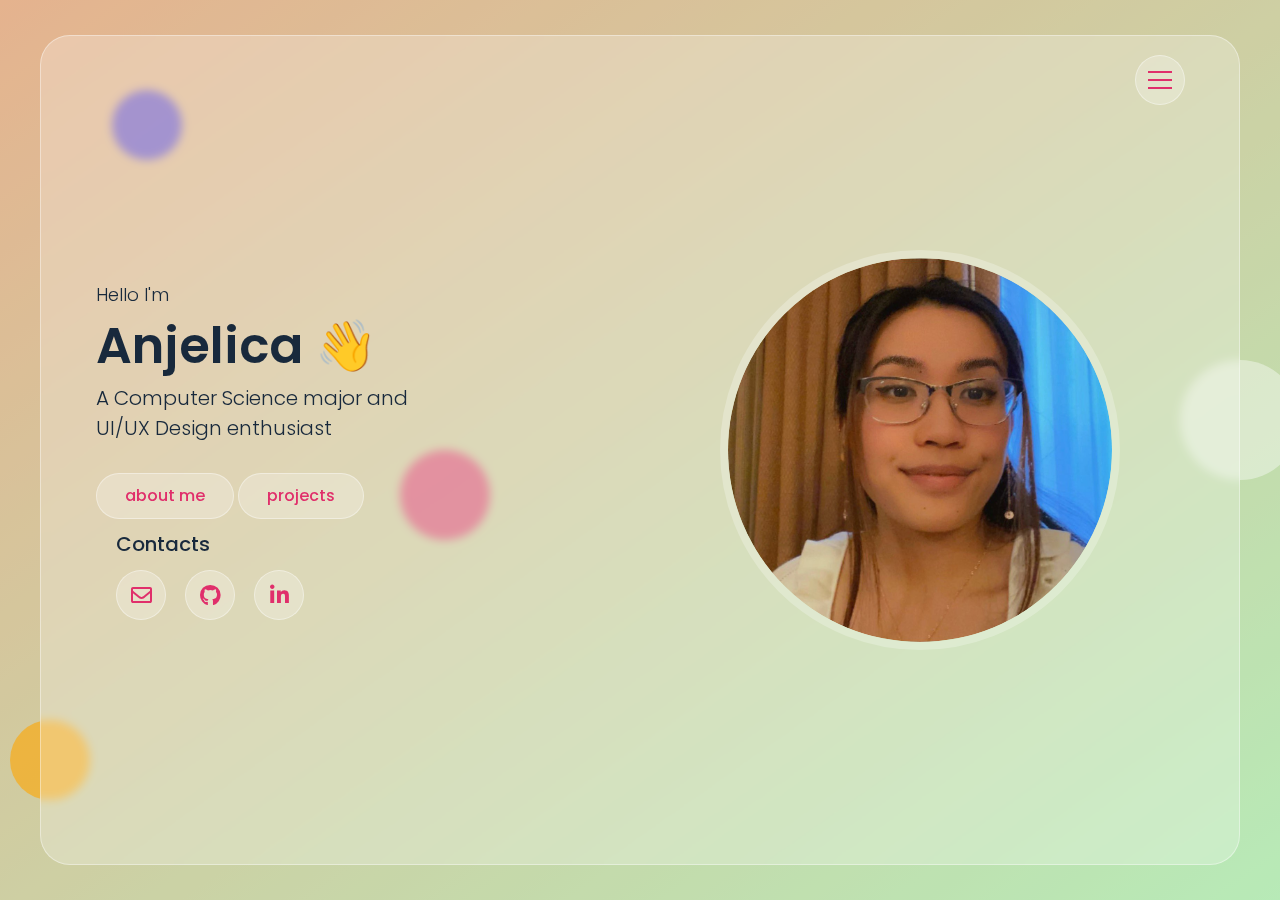
==== index.html @ dbe98f1d "Disabled art page link for now" ====
<!DOCTYPE html>

<html>

<head>
    <title>Anjelica Avorque</title>
    <meta name="viewport" content="width=device-width, 
        initial-scale=1, maximum-scale=1, minimum-scale=1" />

    <!-- Favicons -->
    <link rel="apple-touch-icon" sizes="180x180" href="favicon/apple-touch-icon.png">
    <link rel="icon" type="image/png" sizes="32x32" href="favicon/favicon-32x32.png">
    <link rel="icon" type="image/png" sizes="16x16" href="favicon/favicon-16x16.png">
    <link rel="manifest" href="/site.webmanifest">

    <!-- Fonts -->

    <!-- Stylesheet -->
    <link rel="stylesheet" type="text/css" href="./css/index.css">
    <link rel="stylesheet" href="css/font-awesome.css">

</head>

<body>

    <!-- Background circles Start-------------------------------------------------------------------->
    <div class="bg-circles">
        <div class="circles-1"></div>
        <div class="circles-2"></div>
        <div class="circles-3"></div>
        <div class="circles-4"></div>
        <div class="circles-5"></div>

    </div>
    <!-- Background circles End-------------------------------------------------------------------->


    <!-- Overlay Start --------------------------------------------------------------------->
    <div class="overlay">
    </div>
    <!-- Overlay End --------------------------------------------------------------------->


    <div class="main">

        <!--Header/Navbar-start--------------------------------------------------------------------->
        <header class="header">
            <div class="container">
                <div class="row flex-end">
                    <button type="button" class="nav-toggler">
                        <span></span>
                    </button>

                    <nav class="nav">
                        <div class="nav-inner">
                            <ul>
                                <li><a href="#home" class="nav-item link-item">home</a></li>
                                <li><a href="#about" class="nav-item link-item">about</a></li>
                                <li><a href="#projects" class="nav-item link-item">projects</a></li>
                                <li><a href="#" class="nav-item link-item">art (coming soon)</a></li>
                            </ul>
                        </div>
                    </nav>

                </div>
            </div>
        </header>
        <!--Header-end----------------------------------------------------------------------------->


        <!--Landing-begin-------------------------------------------------------------------------->
        <section class="landing align-items-center active" id="home">
            <div class="container">
                <div class="row align-items-center">
                    <div class="landing-text">
                        <p>Hello I'm</p>
                        <h1>Anjelica <span class="wave">&#x1F44B</span></h1>
                        <h2>A Computer Science major and </br>UI/UX Design enthusiast</h2>
                        <a href ="#about" class="button link-item">about me</a>
                        <a href ="#projects" class="button link-item">projects</a>

                        <div class="contact-items">
                           <h3>Contacts</h3>
                            <div class="social-media">
                                <a target="_blank" href="mailto: aga170330@utdallas.edu"><i class="far fa-envelope fa-lg"></i></a>
                                <a target="_blank" href="https://github.com/evanjelica"><i class="fab fa-github fa-lg"></i></a>
                                <a target="_blank" href="https://www.linkedin.com/in/anjelica-avorque/"><i class="fab fa-linkedin-in fa-lg"></i></a>
                            </div> 
                        </div>
                        
                    </div>
                    <div class="landing-img">
                        <div class="img-box">
                            <img src ="Pics/anjelica.jpeg" alt="It me">
                        </div>
                    </div>
                </div>
            </div>
        </section>
        <!--Landing-end-------------------------------------------------------------------------->



        <!--About-begin--------------------------------------------------------------------------->
        <section class="about sec-padding" id="about">
            <div class="container">
                <div class="row">
                    <div class="section-title">
                        <h2>About Me</h2>
                    </div>
                </div>
                <div class="row">
                    <div class="about-img">
                        <div class="img-box">
                            <img src="Pics/anjelica.jpeg" alt="It me again">
                        </div>
                    </div>
                    <div class="about-text">
                        <p>As a teen, I had a strong interest towards design and programming.
                            I started my college career studying both Graphic Design and Computer Science.
                            But as time went on, I started to focus more on Computer Science. 
                        </br></br>Despite this, my passion for the arts remained and I continued to do art on the side while studying CS.
                            My interest in art and design has drawn me towards web developement and UI/UX Design.
                             I taught myself how to work with HTML, CSS, React and JavaScript. 
                             A fun learning experience which allowed me to code this very website from scratch.
                            
                            </br></br>I hope to become a full-stack developer with a focus on UI/UX design!
                            
                            </p>
                            <h3>Skills</h3>
                            <div class="skills">
                                <div class="skill-item">unreal engine 4</div>
                                <div class="skill-item">unity</div>
                                <div class="skill-item">html</div>
                                <div class="skill-item">css</div>
                                <div class="skill-item">javascript</div>
                                <div class="skill-item">java</div>
                                <div class="skill-item">c++</div>
                                <div class="skill-item">c#</div>
                                <div class="skill-item">react</div>
                                <div class="skill-item">node.js</div>
                            </div>

                            <div class="about-tabs">
                                <button type="button-tab" class="tab-items active" data-target="#education">Education</button>
                                <button type="button-tab" class="tab-items" data-target="#experience">Experience</button>
                            </div>

                            <!--Education-tab-->
                            <div class="tab-content active" id="education">
                                <div class="timeline">
                                    <div class="timeline-item">
                                        <span class="date">2020 - 2022</span>
                                        <h4>Bachelor of Science in Computer Science</h4>
                                        <h5>University of Texas at Dallas</h5>
                                        <h6>Organizations: <a href="https://acmutd.co/" target="_blank">Association of Computing Machinery</a>, <a href="https://uxutd.com/" target="_blank">UX Club</a>, <a href="http://utdallas.alphagammadelta.org/" target="_blank">Alpha Gamma Delta</a></h6>
                                        <p>Lorem, ipsum dolor sit amet consectetur adipisicing elit. Mollitia molestias neque odio delectus obcaecati doloremque, praesentium quos necessitatibus.
                                        </p>
                                    </div>

                                    <div class="timeline-item">
                                        <span class="date">2017 - 2020</span>
                                        <h4>Associate of Science</h4>
                                        <h5>Richland College</h5>
                                        <h6>Organizations: Asian Student Association, Honors Program, Phi Theta Kappa</h6>
                                    </div>
                                </div>
                            </div>

                            <!--Experience-tab-->
                            <div class="tab-content" id="experience">
                                <div class="timeline">
                                    
                                    <div class="timeline-item">
                                        <span class="date">March 2021 - present</span>
                                        <h4>Programming Intern</h4>
                                        <h5>Center for BrainHealth</h5>
                                        <p>Worked on the Center for BrainHealth's Charisma project. Used Unreal Engine 4 to implement quality of life changes.</p>
                                    </div>

                                    <div class="timeline-item">
                                        <span class="date">May 2021 - August 2021</span>
                                        <h4>Undergraduate Researcher</h4>
                                        <h5>UTD Multimodal Interaction Lab</h5>
                                        <p>Lorem, ipsum dolor sit amet consectetur adipisicing elit. Mollitia molestias neque odio delectus obcaecati doloremque, praesentium quos necessitatibus.</p>
                                    </div>

                                    <div class="timeline-item">
                                        <span class="date">February 2020 - May 2020</span>
                                        <h4>Consultant Intern</h4>
                                        <h5>EJ Smith Construction</h5>
                                        <p>Lorem, ipsum dolor sit amet consectetur adipisicing elit. Mollitia molestias neque odio delectus obcaecati doloremque, praesentium quos necessitatibus.</p>
                                    </div>

                                    <div class="timeline-item">
                                        <span class="date">September 2018 - November 2018</span>
                                        <h4>Consultant Intern</h4>
                                        <h5>Hunt Oil Company</h5>
                                        <p>Lorem, ipsum dolor sit amet consectetur adipisicing elit. Mollitia molestias neque odio delectus obcaecati doloremque, praesentium quos necessitatibus.</p>
                                    </div>
                                </div>
                            </div>

                            <!--Download CV-->
                            <a target="_blank" href="Anjelica_Avorque_Resume.pdf" class="button">download cv</a>
                            <a href="#contact" class="button link-item">contact me</a>

                    </div>
                </div>
            </div>

        </section>
        <!--About-end---------------------------------------------------------------------------->



        <!--Portfolio-begin---------------------------------------------------------------------->
        <section class="portfolio sec-padding" id="projects">
            <div class="container">
                <div class="row">
                    <div class="section-title">
                        <h2>Project Portfolio</h2>
                    </div>
                </div>
                <div class="row">

                     <!--Portfolio item-begin-->
                     <div class="portfolio-items">
                        <div class="portfolio-items-thumbnail">
                            <img src="Pics/thumbnails/trailquility.png" alt="Trailquility">
                        </div>
                        <h3 class="portfolio-items-title">trailquility.</h3>
                        <button type="button" class="button button-view-project">View project</button>
                        <div class="portfolio-items-details">
                            <div class="description">
                                <p> Entry for Capital One Software Engineering Summit 2021
                                </br> A React web app that utilizes the National Park Service API. Allows users to search up information regarding national parks!
                                </p>
                            </div>
                            <div class="project-info">
                                <ul>
                                    <li>Date: <span>November 2021</span></li>
                                    <li>Technology Used: <span>React, JavaScript, CSS, Git, Vercel, National Park Service API</span></li>
                                    <a target="_blank" href="https://github.com/evanjelica/trailquility" class="button">View repo</a>
                                    <a target="_blank" href="https://trailquility.vercel.app/" class="button">View deployed site</a>

                                </ul>
                            </div>
                        </div>
                    </div>
                    <!--Portfolio item-end-->

                    <!--Portfolio item-begin-->
                    <div class="portfolio-items">
                        <div class="portfolio-items-thumbnail">
                            <img src="pics/thumbnails/VR.jpg" alt="To The Top!">
                        </div>
                        <h3 class="portfolio-items-title">To The Top!</h3>
                        <button type="button" class="button button-view-project">View project</button>
                        <div class="portfolio-items-details">
                            <div class="description">
                                <p>☀ UTD MI Lab Summer 2021 Intern Project
                                </br>An interactive virtual reality 3D building block game. Play in a room with up to four other people!
                                </p>
                            </div>
                            <div class="project-info">
                                <ul>
                                    <li>Date: <span>May 24, 2021 - June 2, 2021</span></li>
                                    <li>Technology Used: <span>Git, Unity, Visual Studio, Leap Motion, C#, Photon Networking</span></li>
                                    <li>Role: <span>Main Menu and UI Design, Documentation</span></li>
                                    <a target="_blank" href="https://github.com/multimodal-interaction-lab/To-The-Top" class="button">View repo</a>
                                </ul>
                            </div>
                        </div>
                    </div>
                    <!--Portfolio item-end-->

                    <!--Portfolio item-begin-->
                    <div class="portfolio-items">
                        <div class="portfolio-items-thumbnail">
                            <img src="pics/thumbnails/dialexa.png" alt="Dialexa">
                        </div>
                        <h3 class="portfolio-items-title">Dialexa EDU 2021</h3>
                        <button type="button" class="button button-view-project">View project</button>
                        <div class="portfolio-items-details">
                            <div class="description">
                                <p>Lorem ipsum dolor sit amet, consectetur adipisicing elit. Eius sequi, aspernatur voluptatum quam nulla cumque ut praesentium animi odio iusto quaerat, possimus vero totam repudiandae suscipit numquam ipsam exercitationem. Culpa molestias architecto officia in. Impedit unde eligendi accusantium. Quo, voluptatem!

                                </p>
                            </div>
                            <div class="project-info">
                                <ul>
                                    <li>Date: <span>February 2021 - April 2021</span></li>
                                    <li>Technology Used: <span>Figma</span></li>
                                    <li>Role: <span>Engineering Team</span></li>
                                </ul>
                            </div>
                        </div>
                    </div>
                    <!--Portfolio item-end-->

                    <!--Portfolio item-begin-->
                    <div class="portfolio-items">
                        <div class="portfolio-items-thumbnail">
                            <img src="pics/thumbnails/Environeers.png" alt="Environeers">
                        </div>
                        <h3 class="portfolio-items-title">Environeers &#127942</h3>
                        <button type="button" class="button button-view-project">View project</button>
                        <div class="portfolio-items-details">
                            <div class="description">
                                <p>📍 Freetail Hacker Learnathon 2021
                                    A web app that let's you earn points by completing tasks that help the environment.
                                    ✨ Won Best Design ✨

                                </p>
                            </div>
                            <div class="project-info">
                                <ul>
                                    <li>Date: <span>March 2021</span></li>
                                    <li>Technology Used: <span>Git, Github Pages, VSCode, HTML, CSS, JavaScript, TypeScript, Firebase</span></li>
                                    <li>Role: <span>Front-end, Deployment</span></li>
                                    <a target="_blank" href="https://devpost.com/software/environeers" class="button">Check Devpost</a>
                                </ul>
                            </div>
                        </div>
                    </div>
                    <!--Portfolio item-end-->

                    <!--Portfolio item-begin-->
                    <div class="portfolio-items">
                        <div class="portfolio-items-thumbnail">
                            <img src="pics/thumbnails/pet-finder-thumb.jpg" alt="To The Top!">
                        </div>
                        <h3 class="portfolio-items-title">Pet Finder</h3>
                        <button type="button" class="button button-view-project">View project</button>
                        <div class="portfolio-items-details">
                            <div class="description">
                                <p>Lorem ipsum dolor sit amet, consectetur adipisicing elit. Eius sequi, aspernatur voluptatum quam nulla cumque ut praesentium animi odio iusto quaerat, possimus vero totam repudiandae suscipit numquam ipsam exercitationem. Culpa molestias architecto officia in. Impedit unde eligendi accusantium. Quo, voluptatem!

                                </p>
                            </div>
                            <div class="project-info">
                                <ul>
                                    <li>Date: <span>May 24, 2021 - June 2, 2021</span></li>
                                    <li>Technology Used: <span>Git</span></li>
                                    <li>Role: <span>UI Design, Documentation</span></li>
                                    <a target="_blank" href="https://github.com/multimodal-interaction-lab/To-The-Top" class="button">View repo</a>
                                </ul>
                            </div>
                        </div>
                    </div>
                    <!--Portfolio item-end-->

                    <!--Portfolio item-begin-->
                    <div class="portfolio-items">
                        <div class="portfolio-items-thumbnail">
                            <img src="pics/thumbnails/Squirrel-Pantry.PNG" alt="To The Top!">
                        </div>
                        <h3 class="portfolio-items-title">Squirrel Pantry</h3>
                        <button type="button" class="button button-view-project">View project</button>
                        <div class="portfolio-items-details">
                            <div class="description">
                                <p>Lorem ipsum dolor sit amet, consectetur adipisicing elit. Eius sequi, aspernatur voluptatum quam nulla cumque ut praesentium animi odio iusto quaerat, possimus vero totam repudiandae suscipit numquam ipsam exercitationem. Culpa molestias architecto officia in. Impedit unde eligendi accusantium. Quo, voluptatem!

                                </p>
                            </div>
                            <div class="project-info">
                                <ul>
                                    <li>Date: <span>May 24, 2021 - June 2, 2021</span></li>
                                    <li>Technology Used: <span>Git</span></li>
                                    <li>Role: <span>Front-end, Google Maps API, Deployment</span></li>
                                    <a target="_blank" href="https://devpost.com/software/squirrel-pantry" class="button">Check Devpost</a>
                                </ul>
                            </div>
                        </div>
                    </div>
                    <!--Portfolio item-end-->

                    <!--Portfolio item-begin-->
                    <div class="portfolio-items">
                        <div class="portfolio-items-thumbnail">
                            <img src="pics/thumbnails/explore-cities-thumb.png" alt="Explore Cities">
                        </div>
                        <h3 class="portfolio-items-title">Explore Cities</h3>
                        <button type="button" class="button button-view-project">View project</button>
                        <div class="portfolio-items-details">
                            <div class="description">
                                <p>Lorem ipsum dolor sit amet, consectetur adipisicing elit. Eius sequi, aspernatur voluptatum quam nulla cumque ut praesentium animi odio iusto quaerat, possimus vero totam repudiandae suscipit numquam ipsam exercitationem. Culpa molestias architecto officia in. Impedit unde eligendi accusantium. Quo, voluptatem!

                                </p>
                            </div>
                            <div class="project-info">
                                <ul>
                                    <li>Date: <span>May 24, 2021 - June 2, 2021</span></li>
                                    <li>Technology Used: <span>Git</span></li>
                                    <li>Role: <span>UI Design and Documentation</span></li>
                                    <a target="_blank" href="https://github.com/multimodal-interaction-lab/To-The-Top" class="button">View repo</a>
                                </ul>
                            </div>
                        </div>
                    </div>
                    <!--Portfolio item-end-->

                    <!--Portfolio item-begin-->
                    <div class="portfolio-items">
                        <div class="portfolio-items-thumbnail">
                            <img src="pics/thumbnails/PP-Menu-BG-cover.png" alt="Pumpkin Princess">
                        </div>
                        <h3 class="portfolio-items-title">Pumpkin Princess &#127942</h3>
                        <button type="button" class="button button-view-project">View project</button>
                        <div class="portfolio-items-details">
                            <div class="description">
                                <p>Lorem ipsum dolor sit amet, consectetur adipisicing elit. Eius sequi, aspernatur voluptatum quam nulla cumque ut praesentium animi odio iusto quaerat, possimus vero totam repudiandae suscipit numquam ipsam exercitationem. Culpa molestias architecto officia in. Impedit unde eligendi accusantium. Quo, voluptatem!

                                </p>
                            </div>
                            <div class="project-info">
                                <ul>
                                    <li>Date: <span>October 2020</span></li>
                                    <li>Technology Used: <span>Git, Unity, C, Adobe Photoshop, Clip Studio Paint</span></li>
                                    <li>Role: <span>Art Director, Character Design and Animation</span></li>
                                    <a target="_blank" href="https://github.com/multimodal-interaction-lab/To-The-Top" class="button">View repo</a>
                                </ul>
                            </div>
                        </div>
                    </div>
                    <!--Portfolio item-end-->


                </div>
            </div>
        </section>
        <!--Portfolio-end------------------------------------------------------------------------>



    </div>

    <!--Portfolio Popup-start-->
    <div class="portfolio-popup">
        <div class="popup-inner">
            <div class="popup-content">
                <div class="popup-header">
                    <button type="button" class="button popup-close"><i class="fas fa-times"></i></button>
                    <div class="popup-thumbnail">
                        <img>
                    </div>
                    <h3></h3>
                </div>
                <div class="popup-body"></div>
            </div>
        </div>
    </div>
    <!--Portfolio Popup-end-->


    <footer hidden>
        <p style="text-align: center; font-style: italic;">"The creation of a single world comes from a huge number of
            fragments."
            <br>- Hayao Miyazaki
        </p>
        <p style="text-align: center; font-size: 13px;">© 2021-present Anjelica Avorque. All rights reserved.</p>
    </footer>

<!--Scripts-->
    <!--Change theme color-->

    <!--Switch between tabs-->
    <script type="text/javascript" src="scripts/functionScripts.js"></script>

</body>

</html>
---- css/index.css ----
/*---------------------------------------------------------------------------
    Fonts
----------------------------------------------------------------------------*/
@import url('https://fonts.googleapis.com/css2?family=Poppins:ital,wght@0,500;0,600;0,700;1,400&display=swap');

/*---------------------------------------------------------------------------
    Variables
-----------------------------------------------------------------------------*/
:root{
    --main-color: #e02f6b;
    --blue: #0000ff;
    --blue-dark: #18293c;
    --orange: #ffa500;
    --chartreuse: #cddc39;
    --pastel-pink: #efa2b4;
    --pastel-blue: #aef1ee;
    --white: #ffffff;
    --white-alpha-40: rgba(255, 255, 255, 0.40);
    --white-alpha-25: rgba(255, 255, 255, 0.25);
    --background-filter-blur: blur(5px);
}

/*---------------------------------------------------------------------------
    Animation keyframes
----------------------------------------------------------------------------*/
.wave{
    animation-name: wave-animation;
    animation-duration: 2.5s;
    animation-iteration-count: infinite;
    transform-origin: 70% 70%;
    display: inline-block;
}
@keyframes wave-animation{
    0% {transform: rotate(0.0deg)}
    10% {transform: rotate(14.0deg)}
    20% {transform: rotate(-8.0deg)}
    30% {transform: rotate(14.0deg)}
    40% {transform: rotate(-4.0deg)}
    50% {transform: rotate(10.0deg)}
    60% {transform: rotate(-0.0deg)}
    100% {transform: rotate(-8deg)}
}


@keyframes fadeIn{
    0%{
        opacity: 0;
    }
    100%{
        opacity: 1;
    }
}
@keyframes fadeOut{
    0%{
        opacity: 1;
    }
    100%{
        opacity: 0;
    }
}

@keyframes zoomInOut{
    0%,100%{
        transform: scale(0.5);
    }
    50%{
        transform: scale(1);
    }
}
@keyframes bounceTop{
    0%,100%{
        transform: translateY(-50px);
    }
    50%{
        transform: translateY(0px);
    }
}
/*---------------------------------------------------------------------------
    Global Styling
----------------------------------------------------------------------------*/

*{
    box-sizing: border-box;
    padding: 0;
    margin: 0;
    outline: none;
}
::before,
::after{
    box-sizing: border-box;
}

body{
    min-height: 100vh;
    background-image: linear-gradient(to bottom right, 
    var(--pastel-pink), var(--pastel-blue));
    background-attachment: fixed;

    font-family: 'Poppins', sans-serif;
    font-weight: 300;

    font-size: 16px;
    color: var(--blue-dark);
    line-height: 1.5;
    overflow-x: hidden;
    -webkit-tap-highlight-color: transparent;

    padding: 35px 15px;
}
body .hide-scrolling{
    overflow-y: hidden;
}
/*Adds tinted overlay on background*/
body::before{
    content: '';
    position: fixed;
    left: 0;
    top: 0;
    height: 100%;
    width: 100%;
    background-color: var(--chartreuse);
    z-index: -1;
    opacity: 0.3;
}

a{
    text-decoration: none;
}
h1,h2{
    font-weight: 600;
}
h3,h4,h5,h6{
    font-weight: 500;
}

img{
    max-width: 100%;
    vertical-align: middle;
}
ul{
    list-style: none;
}
section{
    background-color: var(--white-alpha-25);
    border: 1px solid var(--white-alpha-40);
    min-height: calc(100vh - 70px);
    border-radius: 30px;
    backdrop-filter: var(--background-filter-blur);
    display: none;
}
section.active{
    display: block;
    animation: fadeIn 0.5s ease-in-out forwards;
}
section.fade-out{
    animation: fadeOut 0.5s ease-in-out forwards;
}

.main{
    max-width: 1200px;
    margin: auto;
    transition: all 0.5s ease-in-out;
    position: relative;
}
.main.fade-out{
    opacity: 0.05;
}
.container{
    padding: 0 40px;
    width: 100%;
}
.row{
    display: flex;
    flex-wrap: wrap;
}
.align-items-center{
    align-items: center;
}
.sec-padding{
    padding: 80px 0;
}
.flex-end{
    justify-content: flex-end;
}

/*---------------------------------------------------------------------------
    Background Circles
----------------------------------------------------------------------------*/
.bg-circles{
    position: fixed;
    top: 0;
    height: 100%;
    max-width: 1200px;
    width: calc(100% - 30px);
    left: 50%;
    transform: translateX(-50%);
}
.bg-circles div{
    position: absolute;
    border-radius: 50%;
}
.bg-circles .circles-1{
    height: 70px;
    width: 70px;
    background-color: var(--blue);
    left: 6%;
    top: 10%;
    opacity: 0.4;
    animation: zoomInOut 9s linear infinite;
}
.bg-circles .circles-2{
    height: 90px;
    width: 90px;
    background-color: var(--main-color);
    left: 30%;
    top: 50%;
    opacity: 0.6;
    animation: bounceTop 6s ease-in-out infinite;
}
.bg-circles .circles-3{
    height: 120px;
    width: 120px;
    background-color: var(--white);
    top: 40%;
    right: -60px;
    opacity: 0.4;
    animation: bounceTop 3s ease-in-out infinite;
}
.bg-circles .circles-4{
    height: 80px;
    width: 80px;
    background-color: var(--orange);
    top: 80%;
    left: -30px;
    opacity: 0.6;
    animation: zoomInOut 9s ease-in-out infinite;
}
/*---------------------------------------------------------------------------
    Section Title
----------------------------------------------------------------------------*/
.section-title{
    padding: 0 15px;
    width: 100%;
    text-align: center;
    margin-bottom: 40px;
}
.section-title h2{
    font-size: 40px;

}
.hidden{
    display: none !important;
}

/*---------------------------------------------------------------------------
    Buttons
----------------------------------------------------------------------------*/
.button{
    line-height: 1.5;
    background-color: var(--white-alpha-25);
    border: 1px solid var(--white-alpha-40);
    padding: 10px 28px;
    display: inline-block;
    border-radius: 30px;
    color: var(--main-color);
    font-weight: 500;
    font-family: inherit;
    font-size: 16px;
    cursor: pointer;
    user-select: none;
    position: relative;
    overflow: hidden;
    vertical-align: middle;
    transition: width 0.3s ease;

}
.button::before{
    content: '';
    position: absolute;
    left: 0;
    top: 0;
    height: 100%;
    width: 0%;
    background-color: var(--main-color);
    z-index: -1;
    transition: width 0.3s ease;
}
.button:hover::before{
    width: 100%;
}
.button:hover{
    color: var(--white);
}

.button-tab{
    font-family: inherit;
    user-select: none;
}

/*---------------------------------------------------------------------------
    Custom Scrollbar
----------------------------------------------------------------------------*/
::-webkit-scrollbar{
    width: 5px;
}
::-webkit-scrollbar-track{
    background-color: var(--white);
}
::-webkit-scrollbar-thumb{
    background-color: var(--main-color);
}

/*---------------------------------------------------------------------------
    Overlay
----------------------------------------------------------------------------*/
.overlay{
    position: fixed;
    left: 0;
    right: 0;
    height: 100%;
    width: 100%;
    background-color: transparent;
    z-index: 200;
    visibility: hidden;
}
.overlay.active{
    visibility: visible;
}
/*---------------------------------------------------------------------------
    Navbar
----------------------------------------------------------------------------*/
.header{
    position: absolute;
    left: 0;
    top: 0;
    width: 100%;
    z-index: 1;
    padding: 20px 0 0 ;
}
.header.active{
    position: fixed;
    top: 35px;
    padding: 20px 15px;
}
.header.active .container{
    max-width: 1200px;
    margin: auto;
}

.header .nav-toggler{
    height: 50px;
    width: 50px;
    border: none;
    cursor: pointer;
    background-color: var(--white-alpha-25);
    border: 1px solid var(--white-alpha-40);
    border-radius: 50%;

    display: flex;
    align-items: center;
    justify-content: center;
    margin: 0 15px;
    z-index: 1;

    transition: opacity 0.5% ease-in-out;
}
.header .nav-toggler .hide{
    opacity: 0;
    transition: none;
}
.header .nav-toggler span{
    height: 2px;
    width: 24px;
    background-color: var(--main-color);
    position: relative;
    transition: background-color 0.3s ease;
}
.header.active .nav-toggler span{
    background-color: transparent;
}

.header .nav-toggler span::before,
.header .nav-toggler span::after{
    content: '';
    position: absolute;
    top: 0;
    width: 100%;
    height: 100%;
    background-color: var(--main-color);
}

.header .nav-toggler span::before{
    left: 0;
    transform: translateY(-8px);
}
.header.active .nav-toggler span::before{
    transform: rotate(45deg);
}

.header .nav-toggler span::after{
    right: 0;
    transform: translateY(8px);
}
.header.active .nav-toggler span::after{
    transform: rotate(-45deg);
}

.header:not(.active) .nav-toggler:hover span::before,
.header:not(.active) .nav-toggler:hover span::after{
    width: 50%;
}

/*---------------------------------------------------------------------------
    Navbar Menu
----------------------------------------------------------------------------*/
.header .nav{
    position: fixed;
    left: 0;
    top: 0;
    height: 100%;
    width: 100%;
    padding: 40px 20px;
    overflow-y: auto;
    visibility: hidden;
}
.header.active .nav{
    visibility: visible;
}

.header .nav-inner{
    min-height: calc(100vh - 70px);
    background-color: #cddc39;
    max-width: 1200px;
    margin: auto;
    background-color: var(--white-alpha-25);
    border: 1px solid var(--white-alpha-40);
    background-filter: var(--background-filter-blur);
    padding: 50px 0;
    border-radius: 30px;

    display: flex;
    align-items: center;
    justify-content: center;

    opacity: 0;
    transition: all 0.5s ease;
}
.header.active .nav-inner{
    opacity: 1;
}

.header .nav-inner ul li{
    text-align: center;
}
.header .nav-inner ul li a{
    font-size: 40px;
    color: var(--blue-dark);
    display: block;
    font-weight: 450;
    padding: 8px 15px;
    transition: color 0.3 ease;
}
.header .nav-inner ul li a:hover{
    color: var(--main-color);
}
/*---------------------------------------------------------------------------
    Landing Section
----------------------------------------------------------------------------*/
.landing{
    padding: 120px 0;
}
.landing.active{
    display: flex;
}

.landing-text,.landing-img{
    width: 50%;
    padding: 15px;
}

.landing-text p{
    font-size: 18px
}
.landing-text h1{
    font-size: 50px;
    text-transform: capitalize;
}
.landing-text h2{
    font-size: 20px;
    font-weight: 300;
    margin: 0 0 30px;
}

.landing-img .img-box{
    width: 400px;
    height: 400px;
    overflow: hidden;
    border-radius: 50%;
    border: 8px solid var(--white-alpha-25);
    margin: auto;
}
.landing-img .img-box img{
    width: auto;
    height: 100%;
    object-fit: cover;
    border-radius: 50%;
    
}
/*------------------------------------------------------------
    Social Media
-------------------------------------------------------------*/
.contact-items{
    padding: 10px 0 0 20px;
}
.contact-items h3{
    font-size: 20px;
    margin: 0 0 5px;
}
.contact-items .social-media a{
    display: inline-flex;
    align-items: center;
    justify-content: center;
    height: 50px;
    width: 50px;
    background-color: var(--white-alpha-25);
    border: 1px solid var(--white-alpha-40);
    color: var(--main-color);
    border-radius: 50%;
    margin: 6px 15px 0 0;
    transition: all 0.3s ease;
}
.contact-items .social-media a:hover{
    color: var(--white);
    background-color: var(--main-color);
}


/*---------------------------------------------------------------------------
    About Section
----------------------------------------------------------------------------*/
.about-img{
    width: 50%;
    padding: 0 15px;
}
.about-text{
    width: 50%;
    padding: 0 15px;
}
.about-img .img-box{
    width: 400px;
    height: 400px;
    border-radius: 50%;
    border: 8px solid var(--white-alpha-25);
    margin: auto;
}
.about-img .img-box img{
    width: auto;
    height: 100%;
    object-fit: cover;
    border-radius: 50%;
}
.about-text h3{
    font-size: 20px;
    margin: 20px 0;
}
.about-text .skills{
    display: flex;
    flex-wrap: wrap;
}
.about-text .skill-item{
    background-color: var(--white-alpha-25);
    border: 1px solid var(--white-alpha-40);
    padding: 5px 15px;
    margin: 0 10px 10px 0;
    border-radius: 20px;
}

/*** Tabs ***/
.about-tabs{
    margin-top: 20px;
}
.about-tabs .tab-items{
    padding: 2px 0;
    background-color: transparent;
    border: none;
    display: inline-block;
    color: var(--blue-dark);
    font-size: 20px;
    font-weight: 500;
    cursor: pointer;
    margin: 0 30px 0 0;
    position: relative;
    opacity: 0.5;
    transition: all 0.3s ease;
}
.about-tabs .tab-items:last-child{
    margin: 0;
}
.about-tabs .tab-items::before{
    content: '';
    position: absolute;
    left: 0;
    bottom: 0;
    width: 0%;
    height: 1px;
    background-color: var(--blue-dark);
    transition: width 0.3s ease;
}
.about-tabs .tab-items:hover::before{
    width: 100%;
}
.about-tabs .tab-items.active::before{
    width: 100%;
    background-color: var(--main-color);
}
.about-tabs .tab-items.active{
    color: var(--main-color);
    opacity: 1;
    cursor: auto;
}
.about-text .tab-content{
    padding: 40px;
}

/*** Timeline ***/
.about-text .timeline{
    position: relative;
}
.about-text .timeline::before{
    content: '';
    position: absolute;
    height: 100%;
    width: 1px;
    top: 0;
    left: 5px;
    background-color: var(--main-color);
}
.about-text .tab-content{
    padding: 40px 0;
    display: none;
}
.about-text .tab-content.active{
    display: block;
}

.about-text .timeline-item{
    margin-bottom: 30px;
    position: relative;
    padding: 10px 0 0 40px;
}
.about-text .timeline-item::before{
    content: '';
    position: absolute;
    height: 11px;
    width: 11px;
    background-color: var(--main-color);
    left: 0;
    top: 16px;
    border-radius: 50%;
}
.about-text .timeline-item:last-child{
    margin-bottom: 0;
}

.about-text .timeline-item .date{
    display: block;
    color: var(--main-color);
    font-weight: 400;
    margin: 0 0 5px;
}
.about-text .timeline-item h4{
    font-size: 18px;
    font-weight: 700;
    margin: 0 0 5px;
}
.about-text .timeline-item h5{
    font-size: 15px;
    margin: 0 0 5px;
    font-weight: 600;
}
.about-text .timeline-item h6{
    font-size: 12px;
    margin: 0 0 5px;
    font-weight: 300;
}

.about-text .button{
    margin: 0 15px 15px 0;
}



/*---------------------------------------------------------------------------
    Portfolio Section
----------------------------------------------------------------------------*/
.portfolio-section{
    padding-bottom: 50px;
}
.portfolio-items{
    width: calc((100% / 3) - 30px);
    margin: 0 15px 30px;
}
.portfolio-items-thumbnail{
    padding: 10px;
    background-color: var(--white-alpha-25);
    border: 1px solid var(--white-alpha-40);
    border-radius: 10px;
}
.portfolio-items-thumbnail img{
    width: 100%;
    display: block;
    height: 300px;
    object-fit: cover;
}
.portfolio-items h3{
    font-size: 20px;
    font-weight: 600;
    margin: 20px 0;
}
.portfolio-items-details{
    display: none;
}

/*------------------------------------------------------------
    Portfolio popup
-------------------------------------------------------------*/
.portfolio-popup{
    position: fixed;
    left: 0;
    top: 0;
    height: 100%;
    width: 100%;
    z-index: 200;
    visibility: hidden;
}
.portfolio-popup.open{
    visibility: visible;
    overflow-y: auto;
}

.popup-inner{
    min-height: 100vh;
    padding: 40px 15px;
    display: flex;
    align-items: center;
    justify-content: center;
}
.popup-content{
    background-color: var(--white-alpha-25);
    padding: 30px;
    border-radius: 30px;
    max-width: 900px;
    width: 100%;
    border: 1px solid var(--white-alpha-40);
    backdrop-filter: var(--background-filter-blur);    
    opacity: 0;
    transform: scale(0.9);
}
.portfolio-popup.open .popup-content{
    opacity: 1;
    transform: scale(1);
    transition: all 0.5s ease;
}
.popup-header{
    position: relative;
}
.popup-header .button{
    height: 40px;
    width: 40px;
    padding: 0;
    display: flex;
    align-items: center;
    justify-content: center;
    position: absolute;
    right: -40px;
    top: -40px;
}
.popup-thumbnail img{
    display: block;
    height: 300px;
    object-fit: cover;

    border-radius: 10px;
    -webkit-box-shadow: 6px 6px 22px -4px var(--blue-dark);
    box-shadow: 6px 6px 22px -4px var(--blue-dark);
}
.popup-header h3{
    font-size: 25px;
    margin: 20px 0 15px;
}
.popup-body .description{
    margin-bottom: 20px;
}
.popup-body .project-info li{
    margin-bottom: 10px;
    font-weight: 700;
}
.popup-body .project-info li span{
    font-weight: 400;
}

/*---------------------------------------------------------------------------
    Responaiveness
----------------------------------------------------------------------------*/
@media(max-width: 991px){
    .container{
        padding: 0;
    }
    .landing-img, .landing-text{
        width: 100%;
    }
    .landing-text{
        text-align: center;
    }
    .landing-img{
        order: -1;
    }
    .landing-img, .img-box{
        max-width: 300px;
        max-height: 300px;
    }
}
@media(max-width: 767px){

}
@media(max-width: 575px){

}
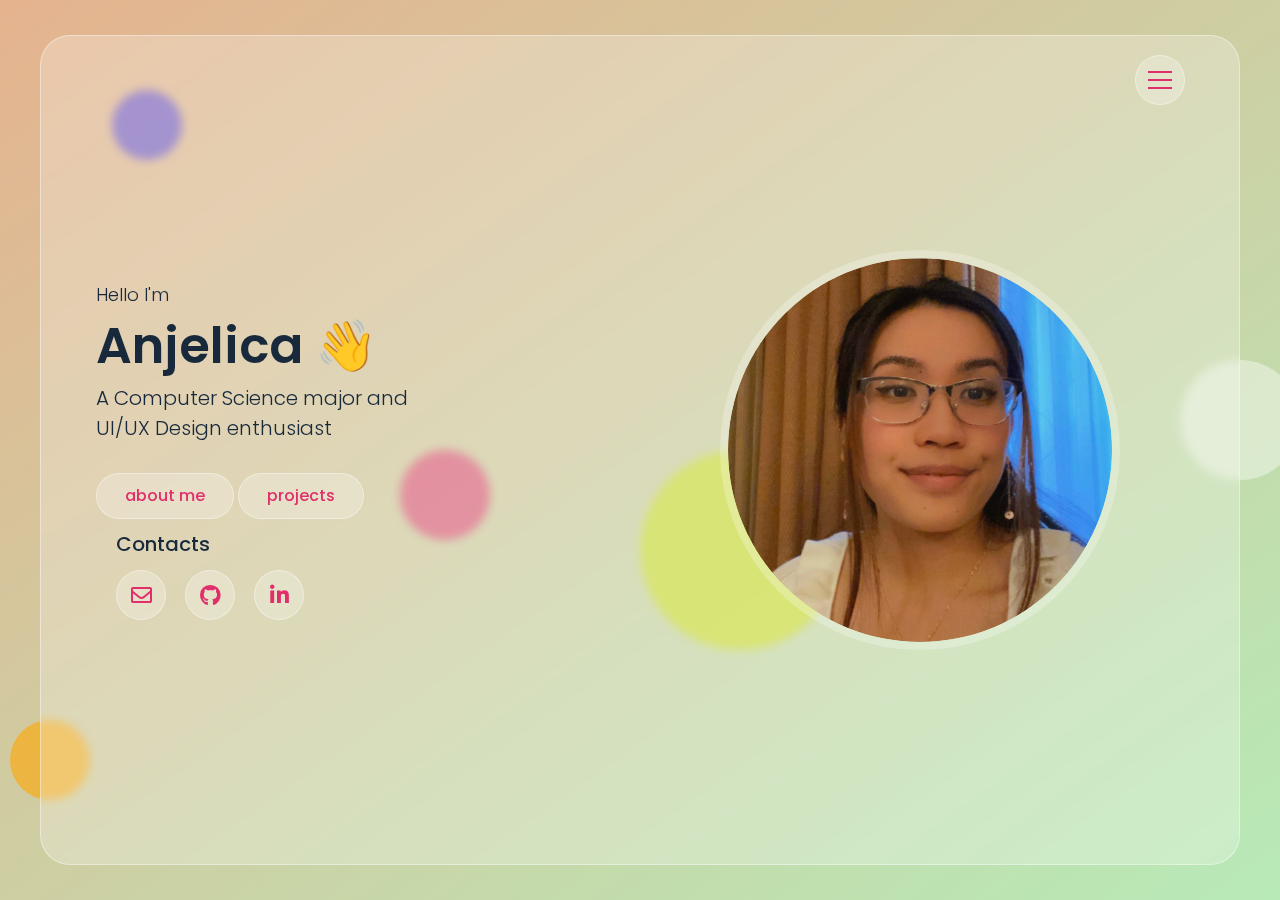
==== commit 1aceddfd: "Added another bg circle. Added art page link" ====
--- a/index.html
+++ b/index.html
@@ -4,6 +4,7 @@
 
 <head>
     <title>Anjelica Avorque</title>
+    <meta name="description" content="Hi I'm Anjelica.">
     <meta name="viewport" content="width=device-width, 
         initial-scale=1, maximum-scale=1, minimum-scale=1" />
 
@@ -30,6 +31,7 @@
         <div class="circles-3"></div>
         <div class="circles-4"></div>
         <div class="circles-5"></div>
+        <div class="circles-5"></div>
 
     </div>
     <!-- Background circles End-------------------------------------------------------------------->
@@ -57,7 +59,9 @@
                                 <li><a href="#home" class="nav-item link-item">home</a></li>
                                 <li><a href="#about" class="nav-item link-item">about</a></li>
                                 <li><a href="#projects" class="nav-item link-item">projects</a></li>
-                                <li><a href="#" class="nav-item link-item">art (coming soon)</a></li>
+                                <li><a href="pages/art.html" class="nav-item link-item">personal art</a></li>
+                                <LI><a class="button">dark mode</a></LI>
+                                
                             </ul>
                         </div>
                     </nav>
@@ -310,9 +314,13 @@
                             <div class="description">
                                 <p>📍 Freetail Hacker Learnathon 2021
                                     A web app that let's you earn points by completing tasks that help the environment.
-                                    ✨ Won Best Design ✨
-
-                                </p>
+                                    ✨ Won Best Design Overall✨
+                                </p>
+                                <br/>
+                                <li>Worked in a team of four to create an interactive web application that tracks acts of environmentalism</li>
+                                <li>Developed the site's front-end by creating the Login page, Landing page and About page through HTML, CSS and JavaScript</li>
+                                <li>Connected the Login page to the backend server and deployed the site through Github pages</li>
+                                
                             </div>
                             <div class="project-info">
                                 <ul>
--- a/css/index.css
+++ b/css/index.css
@@ -232,6 +232,15 @@
     background-color: var(--orange);
     top: 80%;
     left: -30px;
+    opacity: 0.6;
+    animation: zoomInOut 9s ease-in-out infinite;
+}
+.bg-circles .circles-5{
+    height: 200px;
+    width: 200px;
+    background-color: var(--chartreuse);
+    top: 50%;
+    left: 50%;
     opacity: 0.6;
     animation: zoomInOut 9s ease-in-out infinite;
 }
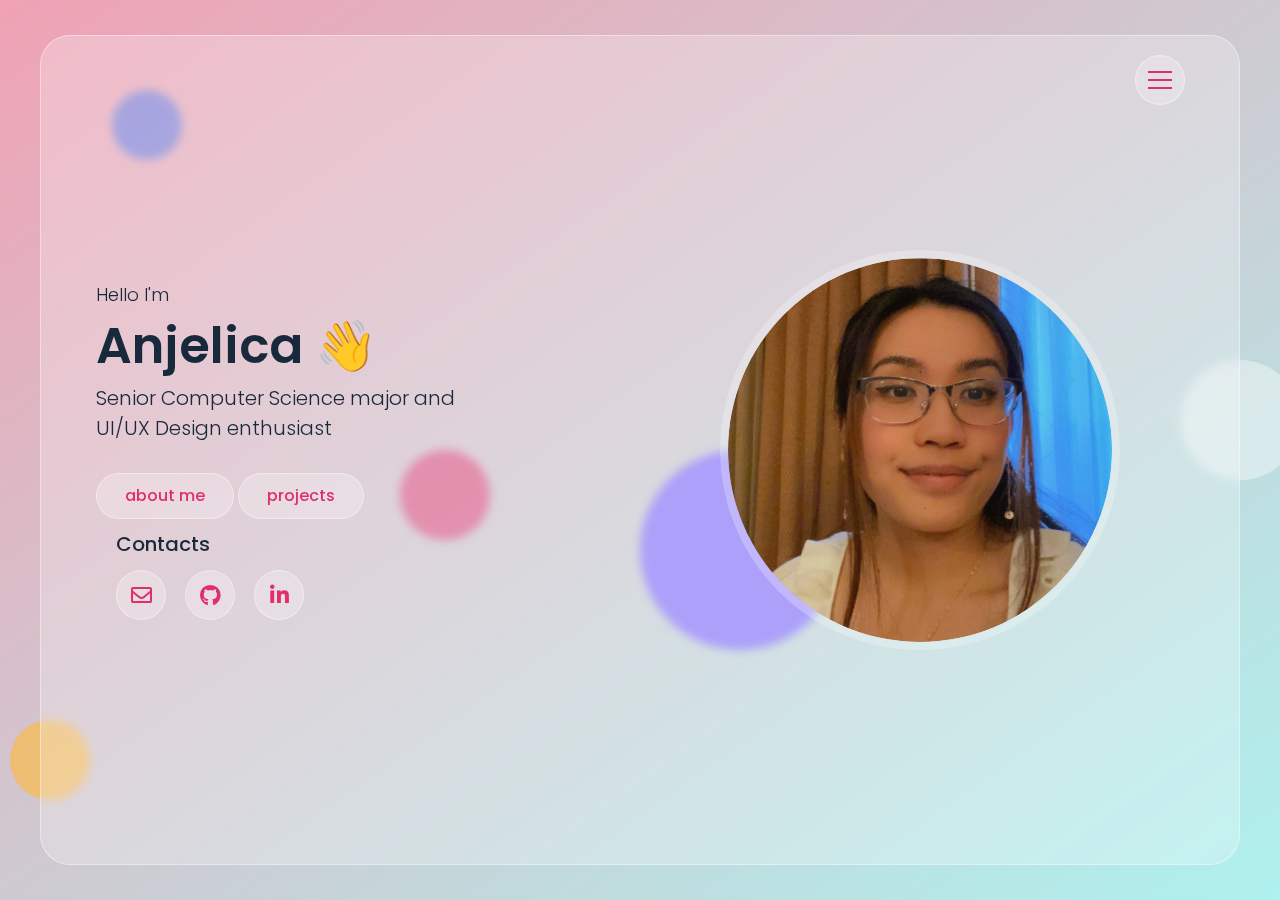
==== commit 5d9a1367: "Updated UI, work experience and projects" ====
--- a/index.html
+++ b/index.html
@@ -59,9 +59,7 @@
                                 <li><a href="#home" class="nav-item link-item">home</a></li>
                                 <li><a href="#about" class="nav-item link-item">about</a></li>
                                 <li><a href="#projects" class="nav-item link-item">projects</a></li>
-                                <li><a href="pages/art.html" class="nav-item link-item">personal art</a></li>
-                                <LI><a class="button">dark mode</a></LI>
-                                
+                                <li><a href="pages/art.html" class="nav-item link-item">personal art</a></li>                                
                             </ul>
                         </div>
                     </nav>
@@ -79,7 +77,7 @@
                     <div class="landing-text">
                         <p>Hello I'm</p>
                         <h1>Anjelica <span class="wave">&#x1F44B</span></h1>
-                        <h2>A Computer Science major and </br>UI/UX Design enthusiast</h2>
+                        <h2>Senior Computer Science major and </br>UI/UX Design enthusiast</h2>
                         <a href ="#about" class="button link-item">about me</a>
                         <a href ="#projects" class="button link-item">projects</a>
 
@@ -158,15 +156,13 @@
                                         <h4>Bachelor of Science in Computer Science</h4>
                                         <h5>University of Texas at Dallas</h5>
                                         <h6>Organizations: <a href="https://acmutd.co/" target="_blank">Association of Computing Machinery</a>, <a href="https://uxutd.com/" target="_blank">UX Club</a>, <a href="http://utdallas.alphagammadelta.org/" target="_blank">Alpha Gamma Delta</a></h6>
-                                        <p>Lorem, ipsum dolor sit amet consectetur adipisicing elit. Mollitia molestias neque odio delectus obcaecati doloremque, praesentium quos necessitatibus.
-                                        </p>
                                     </div>
 
                                     <div class="timeline-item">
                                         <span class="date">2017 - 2020</span>
                                         <h4>Associate of Science</h4>
                                         <h5>Richland College</h5>
-                                        <h6>Organizations: Asian Student Association, Honors Program, Phi Theta Kappa</h6>
+                                        <h6>Organizations: Phi Theta Kappa, Asian Student Association, Richland College Honors Program</h6>
                                     </div>
                                 </div>
                             </div>
@@ -179,34 +175,37 @@
                                         <span class="date">March 2021 - present</span>
                                         <h4>Programming Intern</h4>
                                         <h5>Center for BrainHealth</h5>
-                                        <p>Worked on the Center for BrainHealth's Charisma project. Used Unreal Engine 4 to implement quality of life changes.</p>
+                                        <p>Working as part of the Emerging Tech Team. 
+                                            Currently spearheading the implementation of the Charisma platform's new redesign.</p>
                                     </div>
 
                                     <div class="timeline-item">
                                         <span class="date">May 2021 - August 2021</span>
                                         <h4>Undergraduate Researcher</h4>
                                         <h5>UTD Multimodal Interaction Lab</h5>
-                                        <p>Lorem, ipsum dolor sit amet consectetur adipisicing elit. Mollitia molestias neque odio delectus obcaecati doloremque, praesentium quos necessitatibus.</p>
+                                        <p>Worked as an undergraduate researcher to perform research on Virtual Reality, Haptics and Human-Computer Interaction.</p>
                                     </div>
 
                                     <div class="timeline-item">
                                         <span class="date">February 2020 - May 2020</span>
                                         <h4>Consultant Intern</h4>
                                         <h5>EJ Smith Construction</h5>
-                                        <p>Lorem, ipsum dolor sit amet consectetur adipisicing elit. Mollitia molestias neque odio delectus obcaecati doloremque, praesentium quos necessitatibus.</p>
+                                        <p>Worked as a student consultant to presented solutions on how the company could optimize their workflow and maximize use of their 
+                                            current software.</p>
                                     </div>
 
                                     <div class="timeline-item">
                                         <span class="date">September 2018 - November 2018</span>
                                         <h4>Consultant Intern</h4>
                                         <h5>Hunt Oil Company</h5>
-                                        <p>Lorem, ipsum dolor sit amet consectetur adipisicing elit. Mollitia molestias neque odio delectus obcaecati doloremque, praesentium quos necessitatibus.</p>
+                                        <p>Worked as a student consultant to presented solutions on how the company could implement artificial intelligence and failure 
+                                            prediction in their oil and wind sectors using IBM Maximo, Energy.ML and Utopus Insight's Pulse.</p>
                                     </div>
                                 </div>
                             </div>
 
                             <!--Download CV-->
-                            <a target="_blank" href="Anjelica_Avorque_Resume.pdf" class="button">download cv</a>
+                            <a target="_blank" href="Anjelica_Avorque_Resume.pdf" class="button">resume</a>
                             <a href="#contact" class="button link-item">contact me</a>
 
                     </div>
@@ -237,9 +236,11 @@
                         <button type="button" class="button button-view-project">View project</button>
                         <div class="portfolio-items-details">
                             <div class="description">
-                                <p> Entry for Capital One Software Engineering Summit 2021
-                                </br> A React web app that utilizes the National Park Service API. Allows users to search up information regarding national parks!
-                                </p>
+                                <ul>📍 Accepted entry for Capital One's Software Engineering Summit 2021</ul>
+                                </br>
+                                <li> React web app that utilizes the National Park Service API.</li>
+                                <li>Allows users to search up information regarding national parks! Provides the option to filter through parks by a specific activity.</li>
+                                <li>Features an aesthetically pleasing animated video background of a waterfall</li>                              
                             </div>
                             <div class="project-info">
                                 <ul>
@@ -266,6 +267,10 @@
                                 <p>☀ UTD MI Lab Summer 2021 Intern Project
                                 </br>An interactive virtual reality 3D building block game. Play in a room with up to four other people!
                                 </p>
+                                <br/>
+                                <li>Worked in a team of three to create a virtual reality building block game with integrated hand tracking</li>
+                                <li>Integrated Leap Motion with Unity to allow for user hand tracking</li>
+                                <li>Lead the UI Design for the Main Menu and developed scripts to allow for hand tracking controls</li>
                             </div>
                             <div class="project-info">
                                 <ul>
@@ -288,9 +293,9 @@
                         <button type="button" class="button button-view-project">View project</button>
                         <div class="portfolio-items-details">
                             <div class="description">
-                                <p>Lorem ipsum dolor sit amet, consectetur adipisicing elit. Eius sequi, aspernatur voluptatum quam nulla cumque ut praesentium animi odio iusto quaerat, possimus vero totam repudiandae suscipit numquam ipsam exercitationem. Culpa molestias architecto officia in. Impedit unde eligendi accusantium. Quo, voluptatem!
-
-                                </p>
+                                <li>Proposed a news aggregator and event management platform to encourage civil participation in the Dallas-Fort Worth area.</li>
+                                <li>Assisted the Marketing Lead in performing business analysis and market research on potential competitors.</li>
+                                <li>Researched and proposed tech stacks, designed interaction diagrams to demonstrate platform services and user interaction, and created a prioritization road map.</li>                   
                             </div>
                             <div class="project-info">
                                 <ul>
@@ -312,10 +317,9 @@
                         <button type="button" class="button button-view-project">View project</button>
                         <div class="portfolio-items-details">
                             <div class="description">
-                                <p>📍 Freetail Hacker Learnathon 2021
-                                    A web app that let's you earn points by completing tasks that help the environment.
-                                    ✨ Won Best Design Overall✨
+                                <p>Made for Freetail Hacker's Learnathon 2021. A web app that let's you earn points by completing tasks that help the environment.
                                 </p>
+                                <ul>&#127942 Won Best Design Overall</ul>
                                 <br/>
                                 <li>Worked in a team of four to create an interactive web application that tracks acts of environmentalism</li>
                                 <li>Developed the site's front-end by creating the Login page, Landing page and About page through HTML, CSS and JavaScript</li>
@@ -328,6 +332,7 @@
                                     <li>Technology Used: <span>Git, Github Pages, VSCode, HTML, CSS, JavaScript, TypeScript, Firebase</span></li>
                                     <li>Role: <span>Front-end, Deployment</span></li>
                                     <a target="_blank" href="https://devpost.com/software/environeers" class="button">Check Devpost</a>
+                                    <a target="_blank" href="https://evanjelica.github.io/Environeers/" class="button">View Deployed Site</a>
                                 </ul>
                             </div>
                         </div>
@@ -352,17 +357,17 @@
                                     <li>Date: <span>May 24, 2021 - June 2, 2021</span></li>
                                     <li>Technology Used: <span>Git</span></li>
                                     <li>Role: <span>UI Design, Documentation</span></li>
-                                    <a target="_blank" href="https://github.com/multimodal-interaction-lab/To-The-Top" class="button">View repo</a>
-                                </ul>
-                            </div>
-                        </div>
-                    </div>
-                    <!--Portfolio item-end-->
-
-                    <!--Portfolio item-begin-->
-                    <div class="portfolio-items">
-                        <div class="portfolio-items-thumbnail">
-                            <img src="pics/thumbnails/Squirrel-Pantry.PNG" alt="To The Top!">
+                                    <a target="_blank" href="https://github.com/Codubee/PetFinderMW3-4" class="button">View repo</a>
+                                </ul>
+                            </div>
+                        </div>
+                    </div>
+                    <!--Portfolio item-end-->
+
+                    <!--Portfolio item-begin-->
+                    <div class="portfolio-items">
+                        <div class="portfolio-items-thumbnail">
+                            <img src="pics/thumbnails/Squirrel-Pantry.PNG" alt="Squirrel Pantry">
                         </div>
                         <h3 class="portfolio-items-title">Squirrel Pantry</h3>
                         <button type="button" class="button button-view-project">View project</button>
@@ -378,6 +383,7 @@
                                     <li>Technology Used: <span>Git</span></li>
                                     <li>Role: <span>Front-end, Google Maps API, Deployment</span></li>
                                     <a target="_blank" href="https://devpost.com/software/squirrel-pantry" class="button">Check Devpost</a>
+                                    <a target="_blank" href="https://hackutd-squirrel-pantry.vercel.app/" class="button">View Deployed Site</a>
                                 </ul>
                             </div>
                         </div>
@@ -402,7 +408,7 @@
                                     <li>Date: <span>May 24, 2021 - June 2, 2021</span></li>
                                     <li>Technology Used: <span>Git</span></li>
                                     <li>Role: <span>UI Design and Documentation</span></li>
-                                    <a target="_blank" href="https://github.com/multimodal-interaction-lab/To-The-Top" class="button">View repo</a>
+                                    <a target="_blank" href="https://github.com/Codubee/ExploreCitiesMW4-6" class="button">View repo</a>
                                 </ul>
                             </div>
                         </div>
@@ -414,20 +420,23 @@
                         <div class="portfolio-items-thumbnail">
                             <img src="pics/thumbnails/PP-Menu-BG-cover.png" alt="Pumpkin Princess">
                         </div>
-                        <h3 class="portfolio-items-title">Pumpkin Princess &#127942</h3>
-                        <button type="button" class="button button-view-project">View project</button>
-                        <div class="portfolio-items-details">
-                            <div class="description">
-                                <p>Lorem ipsum dolor sit amet, consectetur adipisicing elit. Eius sequi, aspernatur voluptatum quam nulla cumque ut praesentium animi odio iusto quaerat, possimus vero totam repudiandae suscipit numquam ipsam exercitationem. Culpa molestias architecto officia in. Impedit unde eligendi accusantium. Quo, voluptatem!
-
-                                </p>
+                        <h3 class="portfolio-items-title">Pumpkin Princess Game &#127942</h3>
+                        <button type="button" class="button button-view-project">View project</button>
+                        <div class="portfolio-items-details">
+                            <div class="description">
+                                <p>A 2D side scrolling platform game made for HackUTD's 2020 GameJam.</p>
+                                <ul> &#127942 Awarded Best Design and ranked 7th out of 124 teams overall</ul>
+                                <br/>
+                                <li>Worked in a team of five to create a 2D platformer game with an interactive and responsive user interface</li>
+                                <li>Oversaw the game’s art direction and character animations</li>
+                                <li>Generated 5,000 + impressions and 160+ playthroughs within the first three days</li>
                             </div>
                             <div class="project-info">
                                 <ul>
                                     <li>Date: <span>October 2020</span></li>
                                     <li>Technology Used: <span>Git, Unity, C, Adobe Photoshop, Clip Studio Paint</span></li>
                                     <li>Role: <span>Art Director, Character Design and Animation</span></li>
-                                    <a target="_blank" href="https://github.com/multimodal-interaction-lab/To-The-Top" class="button">View repo</a>
+                                    <a target="_blank" href="https://matthewsvu.itch.io/pumpkin-princess-123" class="button">Play the game!</a>
                                 </ul>
                             </div>
                         </div>
@@ -471,9 +480,6 @@
     </footer>
 
 <!--Scripts-->
-    <!--Change theme color-->
-
-    <!--Switch between tabs-->
     <script type="text/javascript" src="scripts/functionScripts.js"></script>
 
 </body>
--- a/css/index.css
+++ b/css/index.css
@@ -8,10 +8,10 @@
 -----------------------------------------------------------------------------*/
 :root{
     --main-color: #e02f6b;
-    --blue: #0000ff;
+    --blue: #0051ff;
     --blue-dark: #18293c;
-    --orange: #ffa500;
-    --chartreuse: #cddc39;
+    --orange: #ffb937;
+    --periwinkle: #8671ff;
     --pastel-pink: #efa2b4;
     --pastel-blue: #aef1ee;
     --white: #ffffff;
@@ -110,18 +110,6 @@
 body .hide-scrolling{
     overflow-y: hidden;
 }
-/*Adds tinted overlay on background*/
-body::before{
-    content: '';
-    position: fixed;
-    left: 0;
-    top: 0;
-    height: 100%;
-    width: 100%;
-    background-color: var(--chartreuse);
-    z-index: -1;
-    opacity: 0.3;
-}
 
 a{
     text-decoration: none;
@@ -238,7 +226,7 @@
 .bg-circles .circles-5{
     height: 200px;
     width: 200px;
-    background-color: var(--chartreuse);
+    background-color: var(--periwinkle);
     top: 50%;
     left: 50%;
     opacity: 0.6;
@@ -306,6 +294,49 @@
     user-select: none;
 }
 
+
+.theme-button{
+    line-height: 1.5;
+    background-color: var(--white-alpha-25);
+    border: 1px solid var(--white-alpha-40);
+    padding: 10px 28px;
+    display: inline-block;
+    border-radius: 30px;
+    color: var(--main-color);
+    font-weight: 500;
+    font-family: inherit;
+    font-size: 16px;
+    cursor: pointer;
+    user-select: none;
+    position: relative;
+    overflow: hidden;
+    vertical-align: middle;
+    transition: width 0.3s ease;
+
+}
+.theme-button::before{
+    content: '';
+    position: absolute;
+    left: 0;
+    top: 0;
+    height: 100%;
+    width: 0%;
+    background-color: var(--main-color);
+    z-index: -1;
+    transition: width 0.3s ease;
+}
+.theme-button:hover::before{
+    width: 100%;
+}
+.theme-button:hover{
+    color: var(--white);
+}
+
+.button-tab{
+    font-family: inherit;
+    user-select: none;
+}
+
 /*---------------------------------------------------------------------------
     Custom Scrollbar
 ----------------------------------------------------------------------------*/
@@ -824,10 +855,7 @@
     .landing-img{
         order: -1;
     }
-    .landing-img, .img-box{
-        max-width: 300px;
-        max-height: 300px;
-    }
+
 }
 @media(max-width: 767px){
 
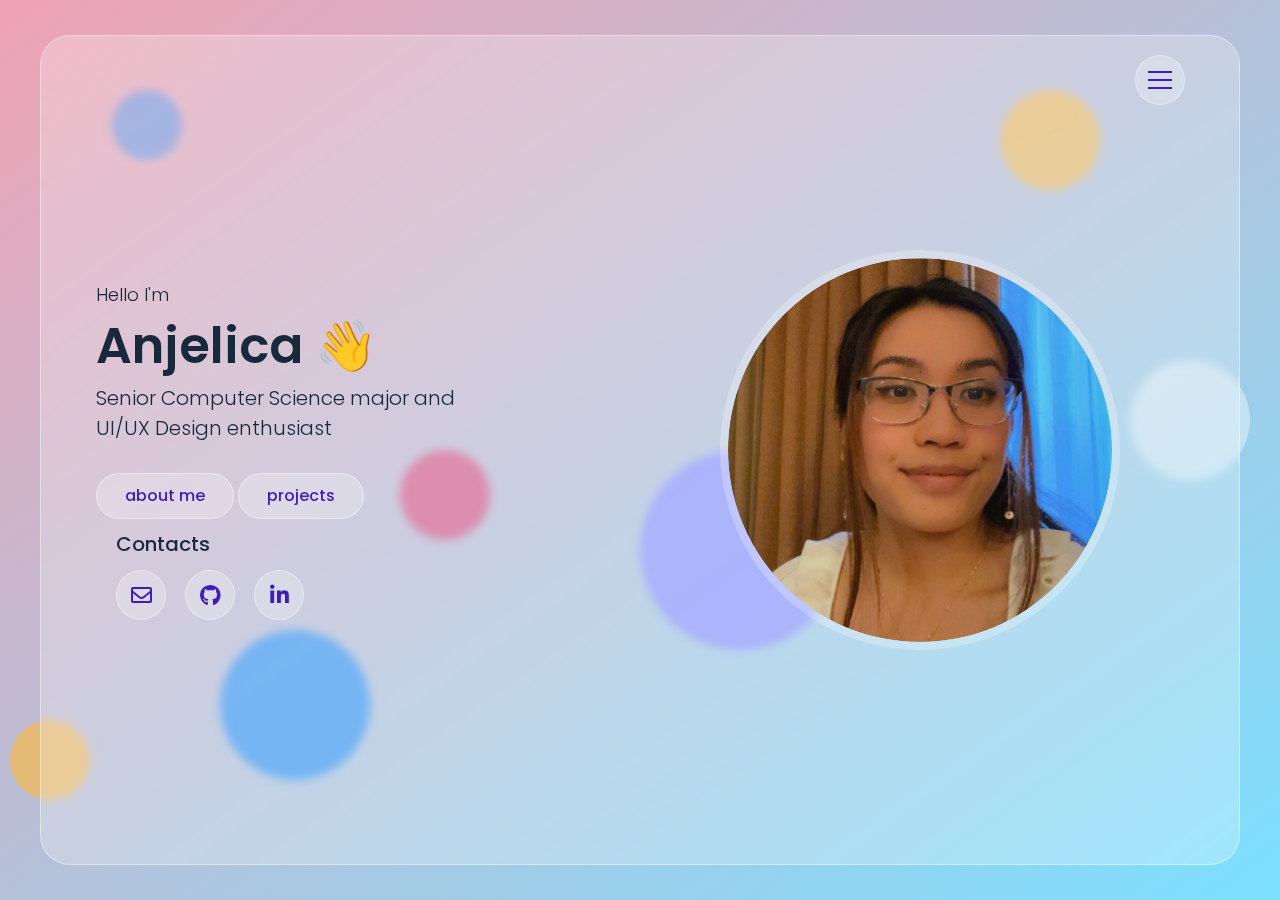
==== commit dd1280e0: "Color changes to the background. More art added" ====
--- a/index.html
+++ b/index.html
@@ -32,6 +32,8 @@
         <div class="circles-4"></div>
         <div class="circles-5"></div>
         <div class="circles-5"></div>
+        <div class="circles-6"></div>
+        <div class="circles-7"></div>
 
     </div>
     <!-- Background circles End-------------------------------------------------------------------->
--- a/css/index.css
+++ b/css/index.css
@@ -7,13 +7,14 @@
     Variables
 -----------------------------------------------------------------------------*/
 :root{
-    --main-color: #e02f6b;
-    --blue: #0051ff;
+    --main-color: #3f1cbe;
+    --blue: #0084ff;
     --blue-dark: #18293c;
     --orange: #ffb937;
-    --periwinkle: #8671ff;
+    --periwinkle: #8a92ff;
+    --pink: #e02f6b;
     --pastel-pink: #efa2b4;
-    --pastel-blue: #aef1ee;
+    --pastel-blue: #7ce0ff;
     --white: #ffffff;
     --white-alpha-40: rgba(255, 255, 255, 0.40);
     --white-alpha-25: rgba(255, 255, 255, 0.25);
@@ -199,7 +200,7 @@
 .bg-circles .circles-2{
     height: 90px;
     width: 90px;
-    background-color: var(--main-color);
+    background-color: var(--pink);
     left: 30%;
     top: 50%;
     opacity: 0.6;
@@ -210,7 +211,7 @@
     width: 120px;
     background-color: var(--white);
     top: 40%;
-    right: -60px;
+    right: -10px;
     opacity: 0.4;
     animation: bounceTop 3s ease-in-out infinite;
 }
@@ -229,6 +230,24 @@
     background-color: var(--periwinkle);
     top: 50%;
     left: 50%;
+    opacity: 0.6;
+    animation: zoomInOut 9s ease-in-out infinite;
+}
+.bg-circles .circles-6{
+    height: 150px;
+    width: 150px;
+    background-color: var(--blue);
+    top: 70%;
+    left: 15%;
+    opacity: 0.6;
+    animation: bounceTop 10s ease-in-out infinite;
+}
+.bg-circles .circles-7{
+    height: 100px;
+    width: 100px;
+    background-color: var(--orange);
+    top: 10%;
+    left: 80%;
     opacity: 0.6;
     animation: zoomInOut 9s ease-in-out infinite;
 }
